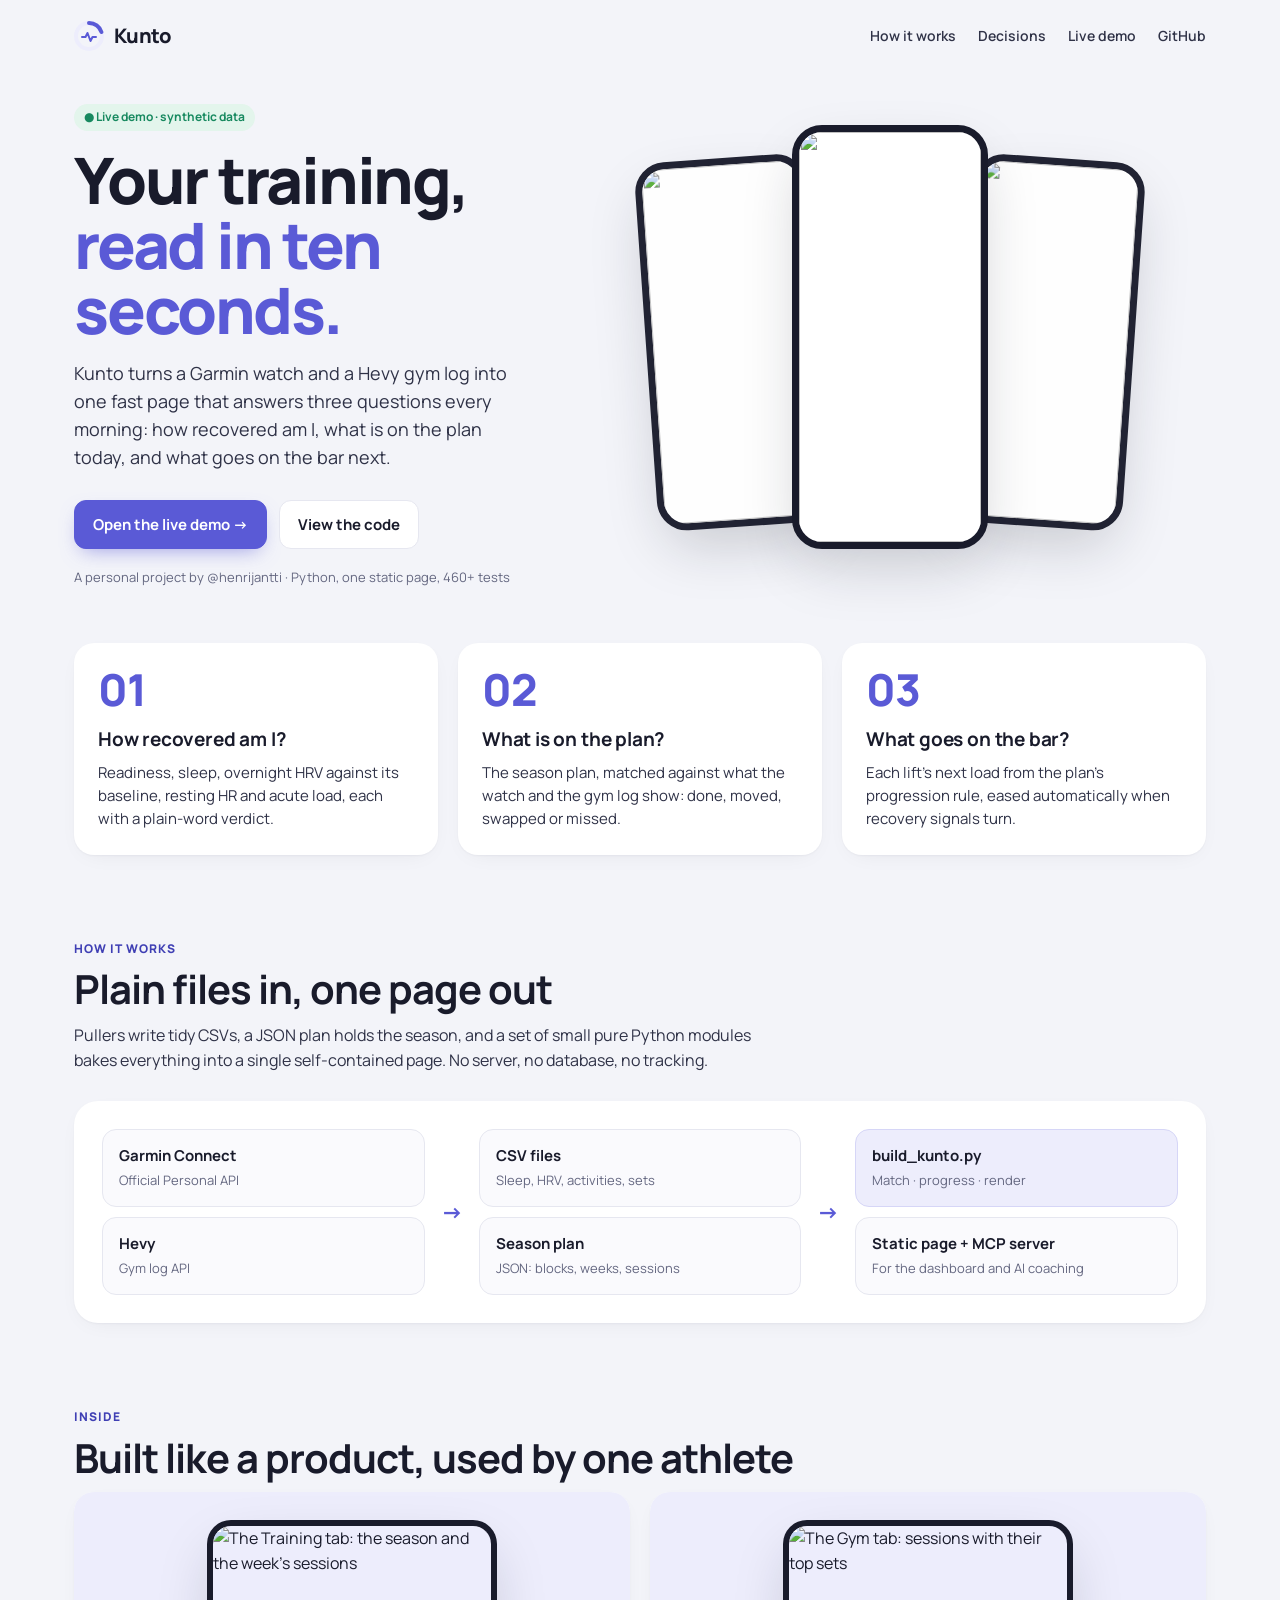
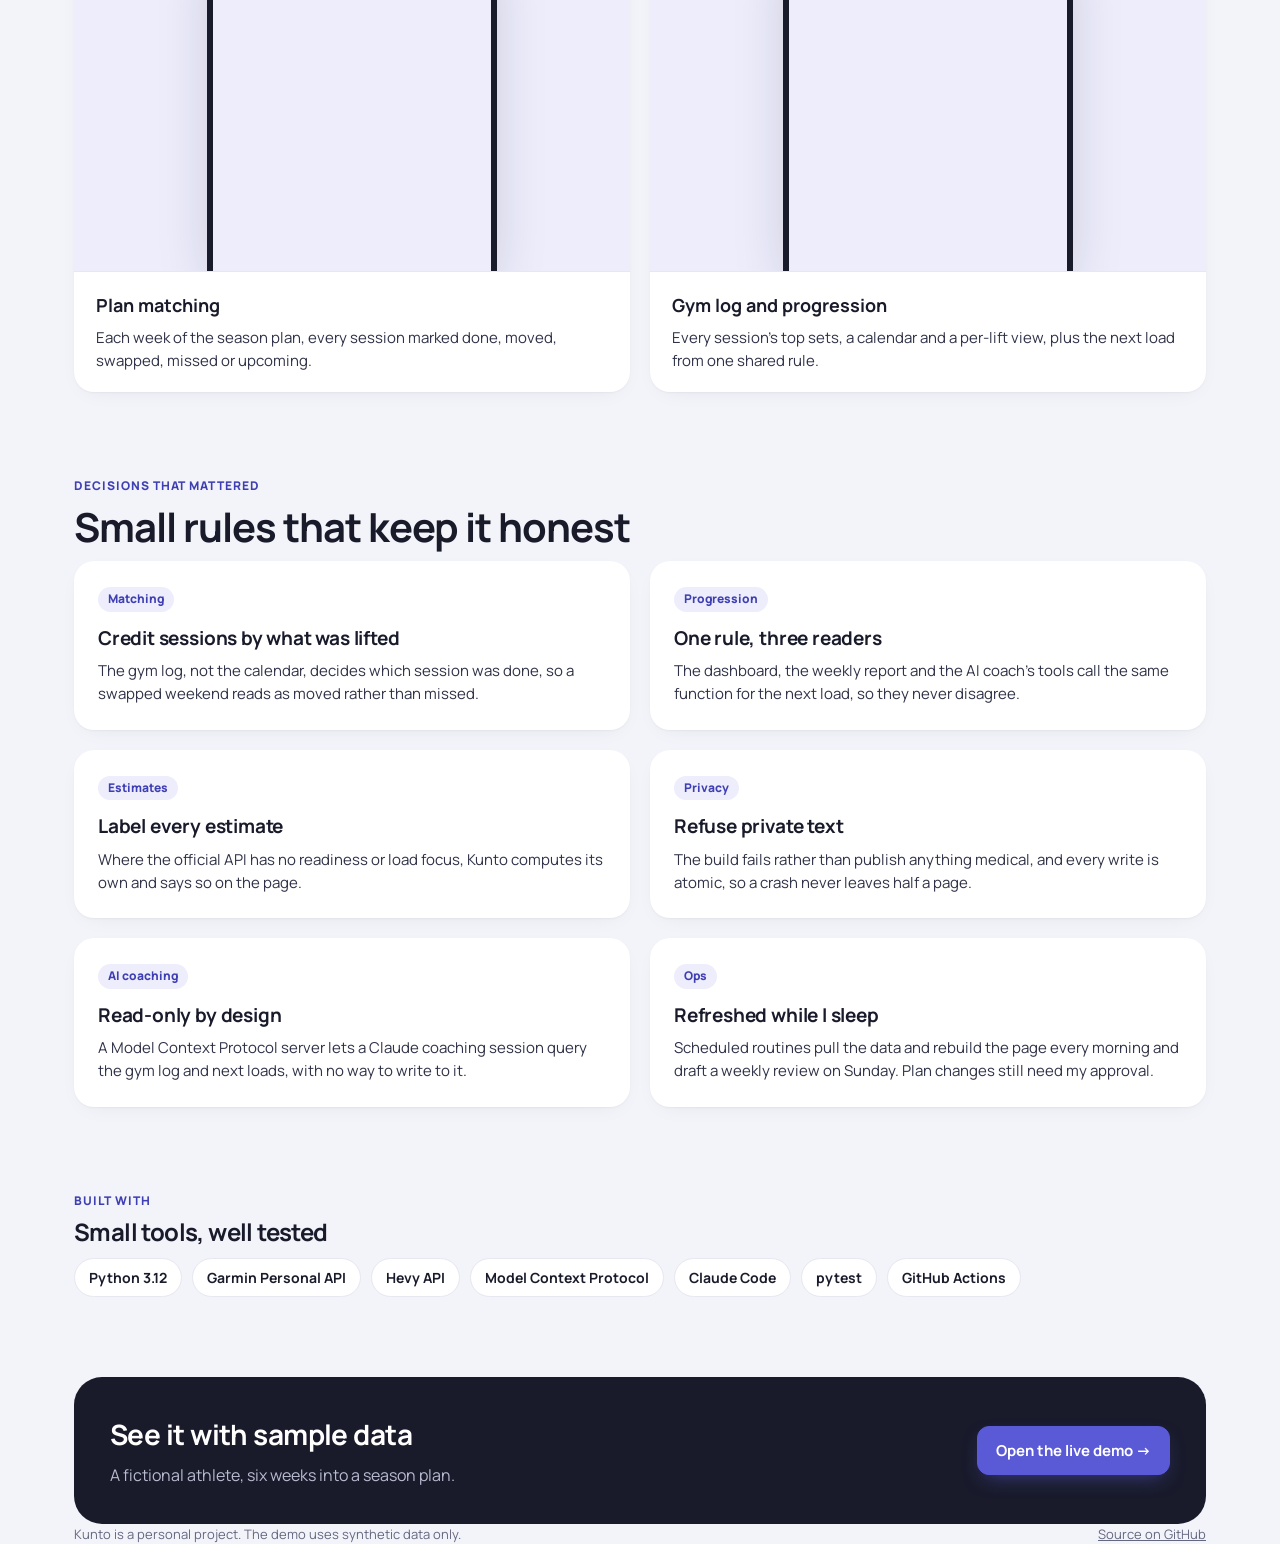
==== site/index.html @ 6433170f "Kunto: training dashboard showcase with synthetic sample data A personal training dashboard built fr" ====
<!doctype html>
<html lang="en">
<head>
<meta charset="utf-8">
<meta name="viewport" content="width=device-width, initial-scale=1, viewport-fit=cover">
<title>Kunto: your training, read in ten seconds</title>
<meta name="description" content="Kunto turns a Garmin watch and a Hevy gym log into one fast page: recovery, the training plan and the next load on the bar. A personal project, with a live demo on synthetic data.">
<meta property="og:type" content="website">
<meta property="og:title" content="Kunto: your training, read in ten seconds">
<meta property="og:description" content="A training dashboard built from Garmin and Hevy data, with a read-only MCP server for AI coaching. Live demo on synthetic data.">
<meta property="og:image" content="https://henrijantti.github.io/Fitness-Coach/og.png">
<meta property="og:url" content="https://henrijantti.github.io/Fitness-Coach/">
<meta name="twitter:card" content="summary_large_image">
<link rel="icon" href="favicon.svg" type="image/svg+xml">
<link rel="preconnect" href="https://fonts.googleapis.com">
<link rel="preconnect" href="https://fonts.gstatic.com" crossorigin>
<link href="https://fonts.googleapis.com/css2?family=Manrope:wght@400..800&display=swap" rel="stylesheet">
<style>
:root {
  color-scheme: light;
  --app: #f3f4f9; --surface: #ffffff; --surface-2: #fafafd; --ink: #191b2b; --ink-soft: #2f3247; --muted: #646780;
  --line: #e6e7f0; --line-2: #d6d6f7; --primary: #5a5ad6; --primary-ink: #3f3fb4; --primary-soft: #ededfc;
  --success: #17895f; --success-soft: #e3f5ec; --end: #191b2b; --end-ink: #ffffff; --end-muted: #b9bbd0; --end-line: #2f3247;
  --shadow: 0 1px 2px rgba(25,27,43,.04), 0 6px 24px -12px rgba(25,27,43,.10);
  --frame: 0 24px 60px -12px rgba(25,27,43,.22);
}
@media (prefers-color-scheme: dark) {
  :root {
    color-scheme: dark;
    --app: #0e0f1a; --surface: #171828; --surface-2: #1d1e31; --ink: #f1f1f8; --ink-soft: #c9cadb; --muted: #9496ad;
    --line: #2a2b40; --line-2: #34356a; --primary: #8080f0; --primary-ink: #b4b4ff; --primary-soft: #23244a;
    --success: #4cc495; --success-soft: #133326; --end: #1d1e31; --end-line: #34355a;
    --shadow: 0 1px 2px rgba(0,0,0,.3), 0 6px 24px -12px rgba(0,0,0,.5);
    --frame: 0 24px 60px -12px rgba(0,0,0,.6);
  }
}
* { box-sizing: border-box; }
html { -webkit-text-size-adjust: 100%; scroll-behavior: smooth; }
body { margin: 0; background: var(--app); color: var(--ink); font: 16px/1.55 Manrope, system-ui, -apple-system, "Segoe UI", sans-serif; }
a { color: inherit; }
img { display: block; max-width: 100%; }
.wrap { max-width: 1180px; margin: 0 auto; padding: 0 24px; }
.skip { position: absolute; left: -999px; } .skip:focus { left: 16px; top: 16px; background: var(--surface); padding: 8px 12px; border-radius: 8px; z-index: 9; }
a:focus-visible, .btn:focus-visible { outline: 3px solid var(--primary); outline-offset: 3px; border-radius: 12px; }

.nav { display: flex; align-items: center; gap: 24px; padding-top: 20px; padding-bottom: 20px; }
.brand { display: flex; gap: 10px; align-items: center; font-weight: 800; font-size: 20px; letter-spacing: -.01em; text-decoration: none; }
.nav .links { margin-left: auto; display: flex; gap: 22px; font-weight: 600; font-size: 14px; color: var(--ink-soft); }
.nav .links a { text-decoration: none; } .nav .links a:hover { color: var(--primary-ink); }

.btn { display: inline-flex; align-items: center; gap: 8px; border-radius: 12px; padding: 12px 18px; font-weight: 700; font-size: 15px; text-decoration: none; border: 1px solid var(--line); background: var(--surface); color: var(--ink); }
.btn:hover { border-color: var(--line-2); }
.btn.p { background: var(--primary); border-color: var(--primary); color: #fff; box-shadow: 0 8px 20px -8px rgba(90,90,214,.6); }
.btn.p:hover { filter: brightness(1.06); }
.eyebrow { font-size: 12px; font-weight: 800; letter-spacing: .08em; text-transform: uppercase; color: var(--primary-ink); }
.chip { display: inline-flex; align-items: center; gap: 6px; font-size: 12px; font-weight: 700; padding: 4px 10px; border-radius: 999px; background: var(--success-soft); color: var(--success); }

.hero { padding-top: 32px; display: grid; grid-template-columns: minmax(0, 5fr) minmax(0, 7fr); gap: 48px; align-items: center; }
h1 { font-size: clamp(38px, 5.4vw, 64px); line-height: 1.02; letter-spacing: -.035em; margin: 16px 0 18px; font-weight: 800; text-wrap: balance; }
h1 em { font-style: normal; color: var(--primary); }
.lede { font-size: 18px; color: var(--ink-soft); max-width: 30em; margin: 0 0 28px; }
.ctas { display: flex; gap: 12px; flex-wrap: wrap; }
.note { margin: 18px 0 0; font-size: 13px; color: var(--muted); }
.stage { position: relative; display: flex; justify-content: center; align-items: flex-end; padding: 8px 0 24px; }
.phone { width: 31%; max-width: 250px; border-radius: 30px; overflow: hidden; border: 7px solid #191b2b; box-shadow: var(--frame); aspect-ratio: 390 / 844; background: #fff; flex: none; }
.phone img { width: 100%; height: 100%; object-fit: cover; object-position: top; }
.phone.side { width: 27%; margin: 0 -4%; transform: translateY(-6%) rotate(-4deg); opacity: .96; } .phone.side.r { transform: translateY(-6%) rotate(4deg); } .phone.mid { position: relative; z-index: 1; }

.qs { margin-top: 56px; display: grid; grid-template-columns: repeat(3, 1fr); gap: 20px; }
.card { background: var(--surface); border-radius: 20px; padding: 24px; box-shadow: var(--shadow); }
.q .n { font-size: 44px; font-weight: 800; letter-spacing: -.03em; color: var(--primary); line-height: 1; }
.card h3 { margin: 14px 0 6px; font-size: 19px; letter-spacing: -.01em; }
.card p { margin: 0; color: var(--ink-soft); font-size: 15px; }

section.block { margin-top: 80px; }
section.block h2 { font-size: clamp(28px, 3.4vw, 40px); letter-spacing: -.025em; margin: 8px 0 12px; line-height: 1.1; text-wrap: balance; }
section.block > .intro { color: var(--ink-soft); max-width: 44em; margin: 0 0 28px; }

.flow { background: var(--surface); border-radius: 24px; padding: 28px; box-shadow: var(--shadow); display: grid; grid-template-columns: 1fr auto 1fr auto 1fr; gap: 16px; align-items: center; }
.stack { display: flex; flex-direction: column; gap: 10px; }
.node { border: 1px solid var(--line); border-radius: 14px; padding: 14px 16px; background: var(--surface-2); }
.node b { display: block; font-size: 15px; } .node small { color: var(--muted); font-size: 13px; }
.node.k { background: var(--primary-soft); border-color: var(--line-2); }
.arrow { color: var(--primary); font-weight: 800; font-size: 22px; text-align: center; }

.feat { display: grid; grid-template-columns: repeat(2, 1fr); gap: 20px; }
.shot { background: var(--surface); border-radius: 20px; overflow: hidden; box-shadow: var(--shadow); }
.shot .pic { background: var(--primary-soft); height: 380px; overflow: hidden; display: flex; justify-content: center; padding-top: 28px; border-bottom: 1px solid var(--line); }
.shot .pic img { width: 290px; height: auto; border-radius: 24px 24px 0 0; border: 6px solid #191b2b; border-bottom: 0; box-shadow: var(--frame); }
.shot > div:last-child { padding: 20px 22px; } .shot h3 { margin: 0 0 6px; font-size: 18px; } .shot p { margin: 0; color: var(--ink-soft); font-size: 15px; }

.dec { display: grid; grid-template-columns: repeat(2, 1fr); gap: 20px; }
.dec .card h3 { margin-top: 0; }
.dec .k { display: inline-block; font-size: 12px; font-weight: 800; color: var(--primary-ink); background: var(--primary-soft); border-radius: 999px; padding: 3px 10px; margin-bottom: 12px; }

.built { display: flex; flex-wrap: wrap; gap: 10px; }
.built span { background: var(--surface); border: 1px solid var(--line); border-radius: 999px; padding: 8px 14px; font-weight: 700; font-size: 14px; }

.end { margin-top: 80px; padding: 36px; border-radius: 28px; background: var(--end); color: var(--end-ink); display: flex; gap: 24px; align-items: center; justify-content: space-between; flex-wrap: wrap; }
.end h2 { margin: 0; font-size: 28px; letter-spacing: -.02em; } .end p { margin: 6px 0 0; color: var(--end-muted); }
footer { padding-top: 28px; padding-bottom: 40px; color: var(--muted); font-size: 13px; display: flex; gap: 16px; flex-wrap: wrap; justify-content: space-between; }
footer a { color: var(--muted); }

@media (max-width: 900px) {
  .hero { grid-template-columns: 1fr; gap: 28px; padding-top: 20px; }
  .qs, .feat, .dec { grid-template-columns: 1fr; }
  .flow { grid-template-columns: 1fr; padding: 20px; }
  .arrow { transform: rotate(90deg); }
  section.block, .end { margin-top: 56px; }
  .end { padding: 28px; }
}
@media (max-width: 760px) { .nav .links { display: none; } .wrap { padding: 0 16px; } }
@media (prefers-reduced-motion: reduce) { html { scroll-behavior: auto; } }
</style>
</head>
<body>
<a class="skip" href="#main">Skip to content</a>
<nav class="nav wrap" aria-label="Main">
  <a class="brand" href="./"><img src="favicon.svg" width="30" height="30" alt="">Kunto</a>
  <div class="links"><a href="#how">How it works</a><a href="#decisions">Decisions</a><a href="demo/">Live demo</a><a href="https://github.com/henrijantti/Fitness-Coach">GitHub</a></div>
</nav>

<main id="main">
<header class="hero wrap">
  <div>
    <span class="chip">● Live demo · synthetic data</span>
    <h1>Your training, <em>read in ten seconds.</em></h1>
    <p class="lede">Kunto turns a Garmin watch and a Hevy gym log into one fast page that answers three questions every morning: how recovered am I, what is on the plan today, and what goes on the bar next.</p>
    <div class="ctas"><a class="btn p" href="demo/">Open the live demo →</a><a class="btn" href="https://github.com/henrijantti/Fitness-Coach">View the code</a></div>
    <p class="note">A personal project by @henrijantti · Python, one static page, 460+ tests</p>
  </div>
  <div class="stage" aria-hidden="true">
    <div class="phone side"><img src="img/phone-training.png" alt="" width="390" height="844"></div>
    <div class="phone mid"><img src="img/phone-overview.png" alt="" width="390" height="844"></div>
    <div class="phone side r"><img src="img/phone-gym.png" alt="" width="390" height="844"></div>
  </div>
</header>

<div class="qs wrap">
  <div class="card q"><div class="n">01</div><h3>How recovered am I?</h3><p>Readiness, sleep, overnight HRV against its baseline, resting HR and acute load, each with a plain-word verdict.</p></div>
  <div class="card q"><div class="n">02</div><h3>What is on the plan?</h3><p>The season plan, matched against what the watch and the gym log show: done, moved, swapped or missed.</p></div>
  <div class="card q"><div class="n">03</div><h3>What goes on the bar?</h3><p>Each lift's next load from the plan's progression rule, eased automatically when recovery signals turn.</p></div>
</div>

<section class="block wrap" id="how">
  <span class="eyebrow">How it works</span>
  <h2>Plain files in, one page out</h2>
  <p class="intro">Pullers write tidy CSVs, a JSON plan holds the season, and a set of small pure Python modules bakes everything into a single self-contained page. No server, no database, no tracking.</p>
  <div class="flow">
    <div class="stack"><div class="node"><b>Garmin Connect</b><small>Official Personal API</small></div><div class="node"><b>Hevy</b><small>Gym log API</small></div></div>
    <div class="arrow" aria-hidden="true">→</div>
    <div class="stack"><div class="node"><b>CSV files</b><small>Sleep, HRV, activities, sets</small></div><div class="node"><b>Season plan</b><small>JSON: blocks, weeks, sessions</small></div></div>
    <div class="arrow" aria-hidden="true">→</div>
    <div class="stack"><div class="node k"><b>build_kunto.py</b><small>Match · progress · render</small></div><div class="node"><b>Static page + MCP server</b><small>For the dashboard and AI coaching</small></div></div>
  </div>
</section>

<section class="block wrap" id="inside">
  <span class="eyebrow">Inside</span>
  <h2>Built like a product, used by one athlete</h2>
  <div class="feat">
    <div class="shot"><div class="pic"><img src="img/phone-training.png" alt="The Training tab: the season and the week's sessions" loading="lazy"></div><div><h3>Plan matching</h3><p>Each week of the season plan, every session marked done, moved, swapped, missed or upcoming.</p></div></div>
    <div class="shot"><div class="pic"><img src="img/phone-gym.png" alt="The Gym tab: sessions with their top sets" loading="lazy"></div><div><h3>Gym log and progression</h3><p>Every session's top sets, a calendar and a per-lift view, plus the next load from one shared rule.</p></div></div>
  </div>
</section>

<section class="block wrap" id="decisions">
  <span class="eyebrow">Decisions that mattered</span>
  <h2>Small rules that keep it honest</h2>
  <div class="dec">
    <div class="card"><span class="k">Matching</span><h3>Credit sessions by what was lifted</h3><p>The gym log, not the calendar, decides which session was done, so a swapped weekend reads as moved rather than missed.</p></div>
    <div class="card"><span class="k">Progression</span><h3>One rule, three readers</h3><p>The dashboard, the weekly report and the AI coach's tools call the same function for the next load, so they never disagree.</p></div>
    <div class="card"><span class="k">Estimates</span><h3>Label every estimate</h3><p>Where the official API has no readiness or load focus, Kunto computes its own and says so on the page.</p></div>
    <div class="card"><span class="k">Privacy</span><h3>Refuse private text</h3><p>The build fails rather than publish anything medical, and every write is atomic, so a crash never leaves half a page.</p></div>
    <div class="card"><span class="k">AI coaching</span><h3>Read-only by design</h3><p>A Model Context Protocol server lets a Claude coaching session query the gym log and next loads, with no way to write to it.</p></div>
    <div class="card"><span class="k">Ops</span><h3>Refreshed while I sleep</h3><p>Scheduled routines pull the data and rebuild the page every morning and draft a weekly review on Sunday. Plan changes still need my approval.</p></div>
  </div>
</section>

<section class="block wrap">
  <span class="eyebrow">Built with</span>
  <h2 style="font-size:24px">Small tools, well tested</h2>
  <div class="built"><span>Python 3.12</span><span>Garmin Personal API</span><span>Hevy API</span><span>Model Context Protocol</span><span>Claude Code</span><span>pytest</span><span>GitHub Actions</span></div>
</section>

<div class="wrap"><div class="end">
  <div><h2>See it with sample data</h2><p>A fictional athlete, six weeks into a season plan.</p></div>
  <a class="btn p" href="demo/">Open the live demo →</a>
</div></div>
</main>

<footer class="wrap"><span>Kunto is a personal project. The demo uses synthetic data only.</span><a href="https://github.com/henrijantti/Fitness-Coach">Source on GitHub</a></footer>
</body>
</html>
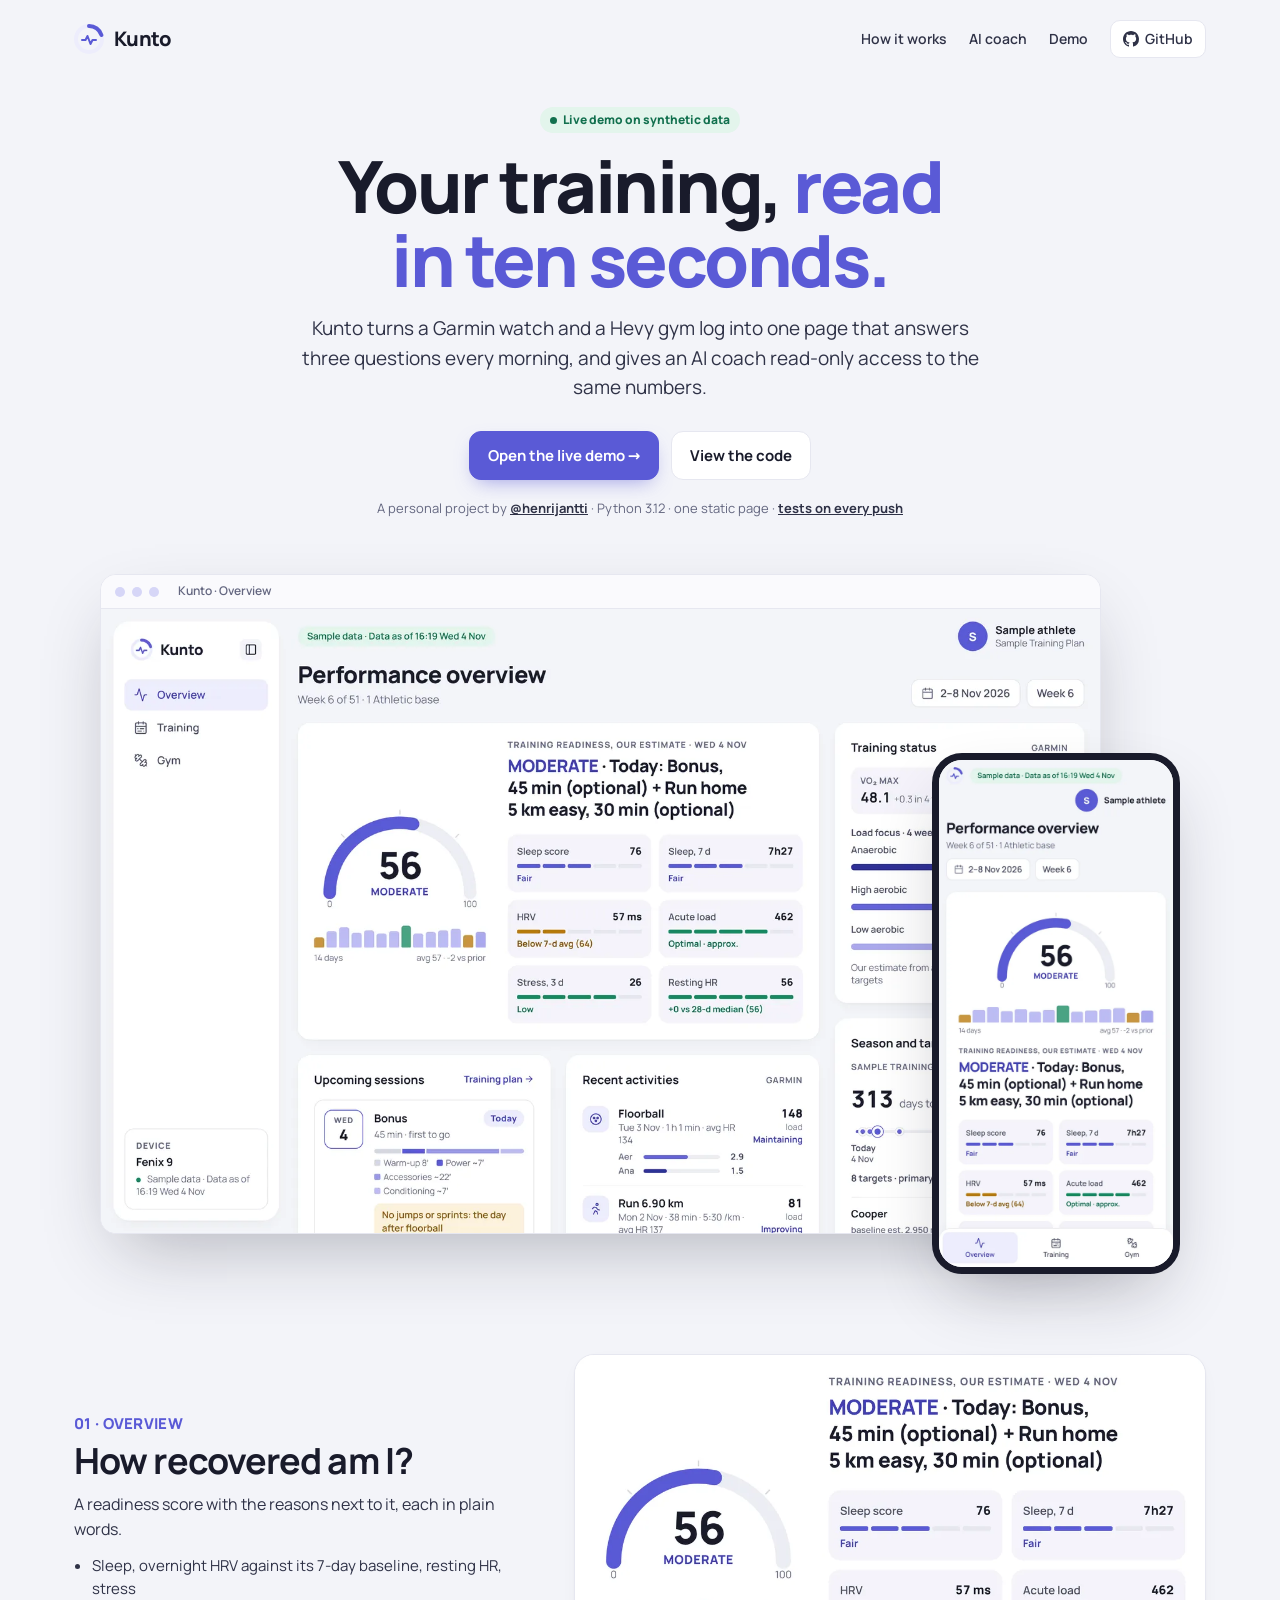
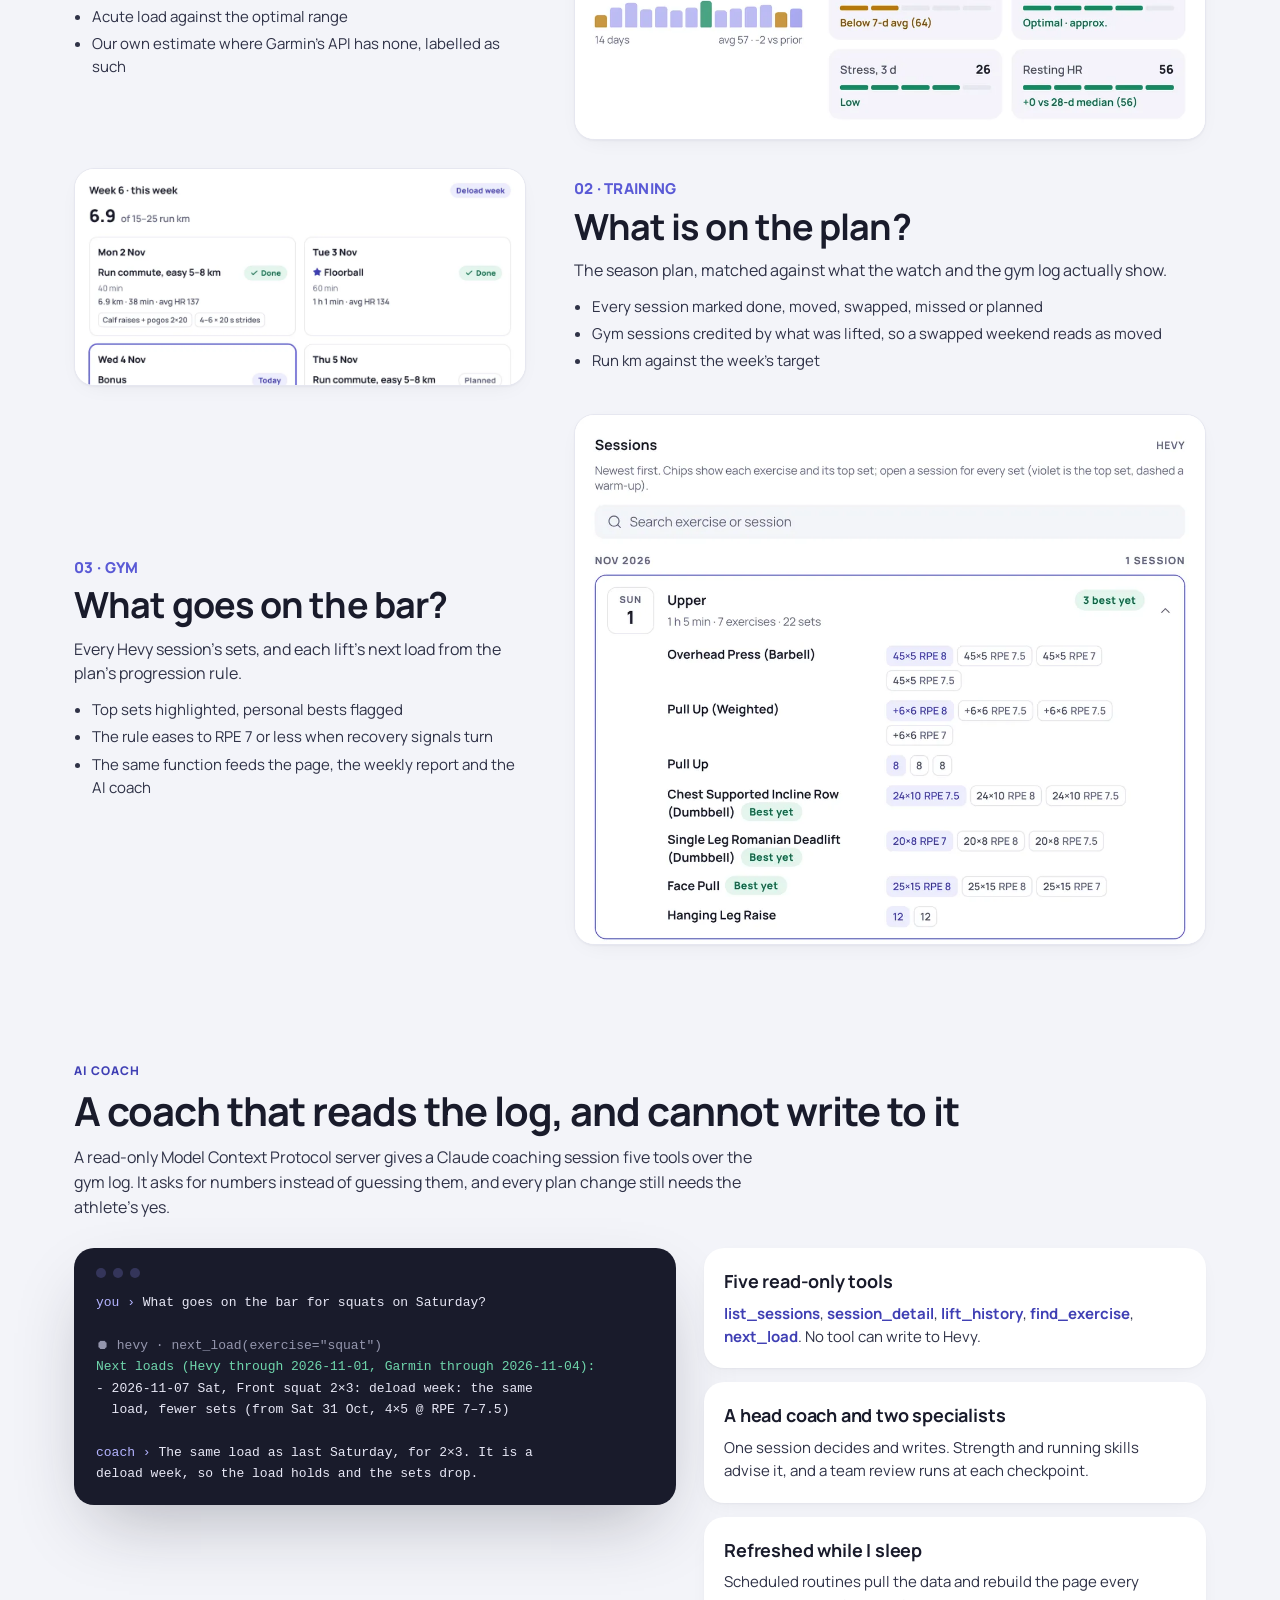
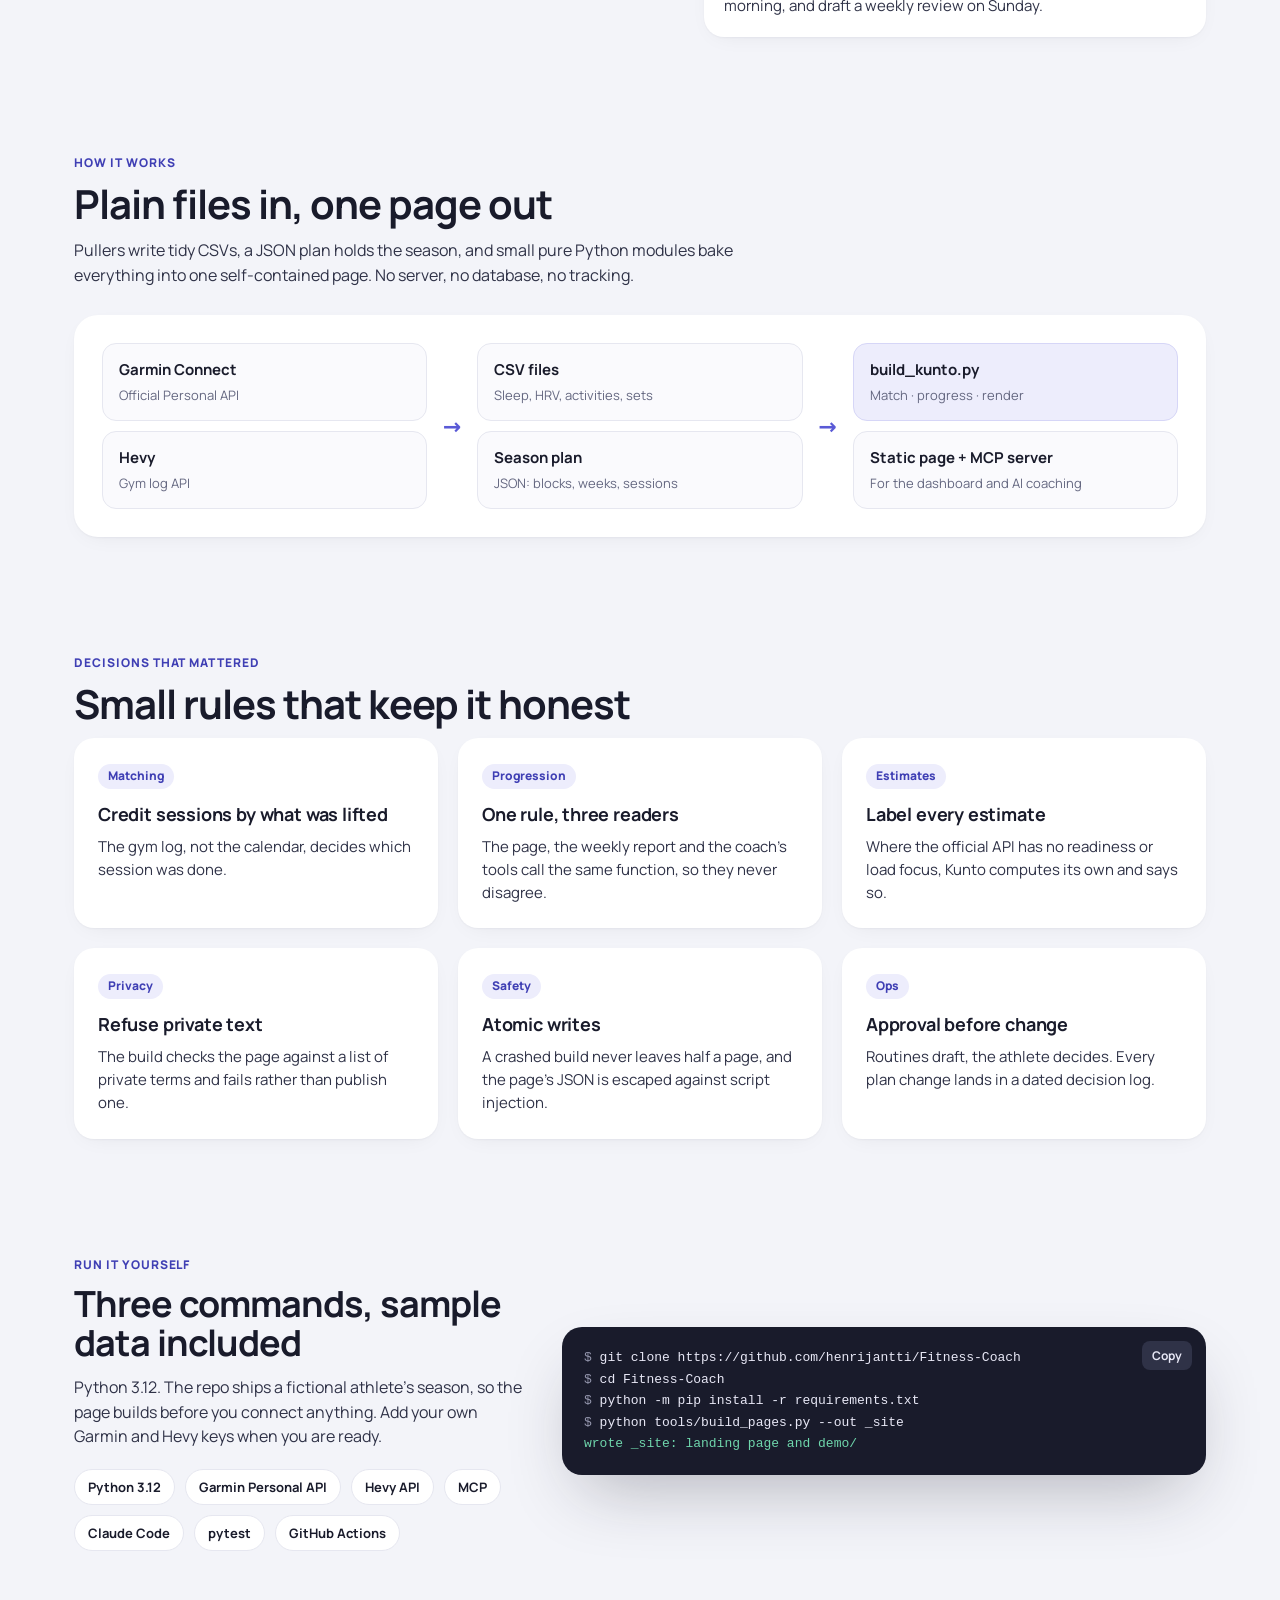
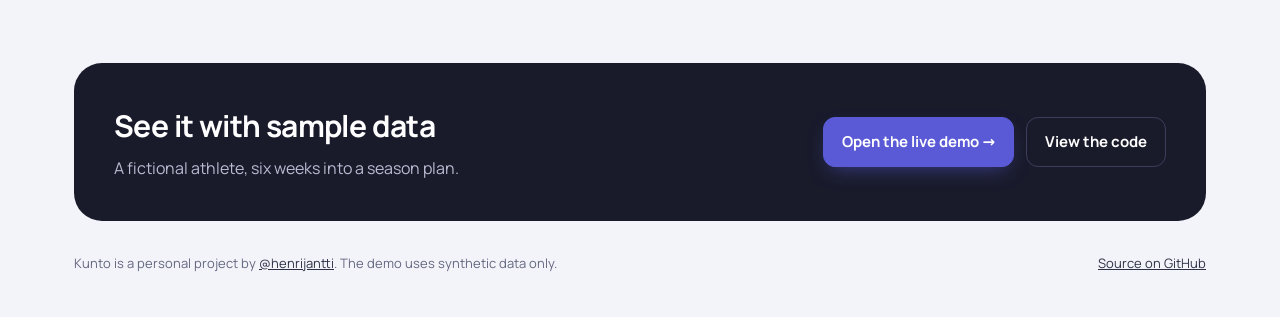
==== commit 5ccfb6c3: "Redesign the landing page and self-host its font A legible hero (desktop shot with a phone over it)," ====
--- a/site/index.html
+++ b/site/index.html
@@ -4,77 +4,110 @@
 <meta charset="utf-8">
 <meta name="viewport" content="width=device-width, initial-scale=1, viewport-fit=cover">
 <title>Kunto: your training, read in ten seconds</title>
-<meta name="description" content="Kunto turns a Garmin watch and a Hevy gym log into one fast page: recovery, the training plan and the next load on the bar. A personal project, with a live demo on synthetic data.">
+<meta name="description" content="Kunto turns a Garmin watch and a Hevy gym log into one fast page: recovery, the training plan and the next load on the bar, plus a read-only MCP server for AI coaching. Live demo on synthetic data.">
+<link rel="canonical" href="https://henrijantti.github.io/Fitness-Coach/">
+<meta name="theme-color" content="#f3f4f9" media="(prefers-color-scheme: light)">
+<meta name="theme-color" content="#0e0f1a" media="(prefers-color-scheme: dark)">
 <meta property="og:type" content="website">
+<meta property="og:site_name" content="Kunto">
 <meta property="og:title" content="Kunto: your training, read in ten seconds">
 <meta property="og:description" content="A training dashboard built from Garmin and Hevy data, with a read-only MCP server for AI coaching. Live demo on synthetic data.">
 <meta property="og:image" content="https://henrijantti.github.io/Fitness-Coach/og.png">
+<meta property="og:image:width" content="1200">
+<meta property="og:image:height" content="630">
+<meta property="og:image:alt" content="The Kunto dashboard on a phone: readiness 56, sleep, HRV and today's session">
 <meta property="og:url" content="https://henrijantti.github.io/Fitness-Coach/">
 <meta name="twitter:card" content="summary_large_image">
 <link rel="icon" href="favicon.svg" type="image/svg+xml">
-<link rel="preconnect" href="https://fonts.googleapis.com">
-<link rel="preconnect" href="https://fonts.gstatic.com" crossorigin>
-<link href="https://fonts.googleapis.com/css2?family=Manrope:wght@400..800&display=swap" rel="stylesheet">
+<link rel="apple-touch-icon" href="apple-touch-icon.png">
+<link rel="preload" href="fonts/manrope-latin.woff2" as="font" type="font/woff2" crossorigin>
+<link rel="stylesheet" href="fonts/manrope.css">
+<script type="application/ld+json">{"@context":"https://schema.org","@type":"SoftwareSourceCode","name":"Kunto","description":"A training dashboard built from Garmin and Hevy data, with a read-only MCP server for AI coaching.","codeRepository":"https://github.com/henrijantti/Fitness-Coach","programmingLanguage":"Python","author":{"@type":"Person","name":"henrijantti","url":"https://github.com/henrijantti"}}</script>
 <style>
 :root {
   color-scheme: light;
   --app: #f3f4f9; --surface: #ffffff; --surface-2: #fafafd; --ink: #191b2b; --ink-soft: #2f3247; --muted: #646780;
   --line: #e6e7f0; --line-2: #d6d6f7; --primary: #5a5ad6; --primary-ink: #3f3fb4; --primary-soft: #ededfc;
-  --success: #17895f; --success-soft: #e3f5ec; --end: #191b2b; --end-ink: #ffffff; --end-muted: #b9bbd0; --end-line: #2f3247;
+  --btn: #5a5ad6; --success: #12704e; --success-soft: #e3f5ec; --end: #191b2b; --end-ink: #ffffff; --end-muted: #b9bbd0;
+  --code: #191b2b; --code-ink: #e8e8f6; --code-dim: #9496ad; --code-accent: #b4b4ff; --code-ok: #6fd6ac;
   --shadow: 0 1px 2px rgba(25,27,43,.04), 0 6px 24px -12px rgba(25,27,43,.10);
-  --frame: 0 24px 60px -12px rgba(25,27,43,.22);
+  --frame: 0 30px 70px -20px rgba(25,27,43,.30);
 }
 @media (prefers-color-scheme: dark) {
   :root {
     color-scheme: dark;
     --app: #0e0f1a; --surface: #171828; --surface-2: #1d1e31; --ink: #f1f1f8; --ink-soft: #c9cadb; --muted: #9496ad;
     --line: #2a2b40; --line-2: #34356a; --primary: #8080f0; --primary-ink: #b4b4ff; --primary-soft: #23244a;
-    --success: #4cc495; --success-soft: #133326; --end: #1d1e31; --end-line: #34355a;
+    --btn: #5a5ad6; --success: #4cc495; --success-soft: #133326; --end: #1d1e31;
+    --code: #0a0b14; --code-ink: #e8e8f6;
     --shadow: 0 1px 2px rgba(0,0,0,.3), 0 6px 24px -12px rgba(0,0,0,.5);
-    --frame: 0 24px 60px -12px rgba(0,0,0,.6);
+    --frame: 0 30px 70px -20px rgba(0,0,0,.7);
   }
 }
 * { box-sizing: border-box; }
 html { -webkit-text-size-adjust: 100%; scroll-behavior: smooth; }
-body { margin: 0; background: var(--app); color: var(--ink); font: 16px/1.55 Manrope, system-ui, -apple-system, "Segoe UI", sans-serif; }
+body { margin: 0; background: var(--app); color: var(--ink); font: 16px/1.55 Manrope, system-ui, -apple-system, "Segoe UI", sans-serif; overflow-x: hidden; }
 a { color: inherit; }
-img { display: block; max-width: 100%; }
-.wrap { max-width: 1180px; margin: 0 auto; padding: 0 24px; }
+img { display: block; max-width: 100%; height: auto; }
+.wrap { max-width: 1180px; margin-inline: auto; padding-inline: 24px; }
 .skip { position: absolute; left: -999px; } .skip:focus { left: 16px; top: 16px; background: var(--surface); padding: 8px 12px; border-radius: 8px; z-index: 9; }
-a:focus-visible, .btn:focus-visible { outline: 3px solid var(--primary); outline-offset: 3px; border-radius: 12px; }
-
-.nav { display: flex; align-items: center; gap: 24px; padding-top: 20px; padding-bottom: 20px; }
+a:focus-visible, .btn:focus-visible, button:focus-visible { outline: 3px solid var(--primary); outline-offset: 3px; border-radius: 12px; }
+
+.nav { display: flex; align-items: center; gap: 24px; padding-block: 20px; }
 .brand { display: flex; gap: 10px; align-items: center; font-weight: 800; font-size: 20px; letter-spacing: -.01em; text-decoration: none; }
-.nav .links { margin-left: auto; display: flex; gap: 22px; font-weight: 600; font-size: 14px; color: var(--ink-soft); }
+.nav .links { margin-left: auto; display: flex; align-items: center; gap: 22px; font-weight: 600; font-size: 14px; color: var(--ink-soft); }
 .nav .links a { text-decoration: none; } .nav .links a:hover { color: var(--primary-ink); }
+.nav .gh { display: inline-flex; align-items: center; gap: 6px; border: 1px solid var(--line); border-radius: 10px; padding: 7px 12px; background: var(--surface); }
+.gh svg { width: 16px; height: 16px; fill: currentColor; }
 
 .btn { display: inline-flex; align-items: center; gap: 8px; border-radius: 12px; padding: 12px 18px; font-weight: 700; font-size: 15px; text-decoration: none; border: 1px solid var(--line); background: var(--surface); color: var(--ink); }
 .btn:hover { border-color: var(--line-2); }
-.btn.p { background: var(--primary); border-color: var(--primary); color: #fff; box-shadow: 0 8px 20px -8px rgba(90,90,214,.6); }
-.btn.p:hover { filter: brightness(1.06); }
+.btn.p { background: var(--btn); border-color: var(--btn); color: #fff; box-shadow: 0 8px 20px -8px rgba(90,90,214,.6); }
+.btn.p:hover { filter: brightness(1.08); }
 .eyebrow { font-size: 12px; font-weight: 800; letter-spacing: .08em; text-transform: uppercase; color: var(--primary-ink); }
-.chip { display: inline-flex; align-items: center; gap: 6px; font-size: 12px; font-weight: 700; padding: 4px 10px; border-radius: 999px; background: var(--success-soft); color: var(--success); }
-
-.hero { padding-top: 32px; display: grid; grid-template-columns: minmax(0, 5fr) minmax(0, 7fr); gap: 48px; align-items: center; }
-h1 { font-size: clamp(38px, 5.4vw, 64px); line-height: 1.02; letter-spacing: -.035em; margin: 16px 0 18px; font-weight: 800; text-wrap: balance; }
+.chip { display: inline-flex; align-items: center; gap: 6px; font-size: 12px; font-weight: 800; padding: 4px 10px; border-radius: 999px; background: var(--success-soft); color: var(--success); }
+.chip::before { content: ""; width: 7px; height: 7px; border-radius: 50%; background: currentColor; }
+
+/* Hero: one legible desktop shot with a phone over its corner */
+.hero { padding-top: 28px; text-align: center; }
+h1 { font-size: clamp(40px, 6vw, 72px); line-height: 1.02; letter-spacing: -.035em; margin: 16px auto 18px; font-weight: 800; text-wrap: balance; max-width: 14em; }
 h1 em { font-style: normal; color: var(--primary); }
-.lede { font-size: 18px; color: var(--ink-soft); max-width: 30em; margin: 0 0 28px; }
-.ctas { display: flex; gap: 12px; flex-wrap: wrap; }
+.lede { font-size: 19px; color: var(--ink-soft); max-width: 36em; margin: 0 auto 28px; }
+.ctas { display: flex; gap: 12px; flex-wrap: wrap; justify-content: center; }
 .note { margin: 18px 0 0; font-size: 13px; color: var(--muted); }
-.stage { position: relative; display: flex; justify-content: center; align-items: flex-end; padding: 8px 0 24px; }
-.phone { width: 31%; max-width: 250px; border-radius: 30px; overflow: hidden; border: 7px solid #191b2b; box-shadow: var(--frame); aspect-ratio: 390 / 844; background: #fff; flex: none; }
-.phone img { width: 100%; height: 100%; object-fit: cover; object-position: top; }
-.phone.side { width: 27%; margin: 0 -4%; transform: translateY(-6%) rotate(-4deg); opacity: .96; } .phone.side.r { transform: translateY(-6%) rotate(4deg); } .phone.mid { position: relative; z-index: 1; }
-
-.qs { margin-top: 56px; display: grid; grid-template-columns: repeat(3, 1fr); gap: 20px; }
+.note a { color: var(--ink-soft); font-weight: 700; }
+.stage { position: relative; margin: 56px auto 0; max-width: 1080px; padding-right: 7%; }
+.browser { border-radius: 16px; overflow: hidden; background: var(--surface); box-shadow: var(--frame); border: 1px solid var(--line); }
+.browser .bar { display: flex; align-items: center; gap: 7px; height: 34px; padding: 0 14px; border-bottom: 1px solid var(--line); background: var(--surface-2); }
+.browser .bar i { width: 10px; height: 10px; border-radius: 50%; background: var(--line-2); }
+.browser .bar span { margin-left: 12px; font-size: 12px; color: var(--muted); font-weight: 600; }
+.stage .phone { position: absolute; right: 0; bottom: -40px; width: 23%; border-radius: 30px; overflow: hidden; border: 7px solid #191b2b; box-shadow: var(--frame); background: #fff; }
+
+/* Three questions, each with the part of the page that answers it */
+.qa { margin-top: 120px; display: grid; gap: 28px; }
+.row { display: grid; grid-template-columns: minmax(0, 5fr) minmax(0, 7fr); gap: 48px; align-items: center; }
+.row:nth-child(even) .txt { order: 2; }
+.row .n { font-size: 15px; font-weight: 800; color: var(--primary); letter-spacing: .02em; }
+.row h2 { font-size: clamp(26px, 3vw, 36px); letter-spacing: -.025em; line-height: 1.1; margin: 6px 0 12px; }
+.row p { color: var(--ink-soft); margin: 0 0 12px; }
+.row ul { margin: 0; padding-left: 18px; color: var(--ink-soft); font-size: 15px; } .row li { margin: 4px 0; }
+.crop { border-radius: 20px; overflow: hidden; box-shadow: var(--shadow); border: 1px solid var(--line); background: var(--surface); }
+
+section.block { margin-top: 112px; }
+section.block > h2 { font-size: clamp(28px, 3.4vw, 40px); letter-spacing: -.025em; margin: 8px 0 12px; line-height: 1.1; text-wrap: balance; }
+section.block > .intro { color: var(--ink-soft); max-width: 44em; margin: 0 0 28px; }
 .card { background: var(--surface); border-radius: 20px; padding: 24px; box-shadow: var(--shadow); }
-.q .n { font-size: 44px; font-weight: 800; letter-spacing: -.03em; color: var(--primary); line-height: 1; }
-.card h3 { margin: 14px 0 6px; font-size: 19px; letter-spacing: -.01em; }
+.card h3 { margin: 0 0 6px; font-size: 18px; letter-spacing: -.01em; }
 .card p { margin: 0; color: var(--ink-soft); font-size: 15px; }
 
-section.block { margin-top: 80px; }
-section.block h2 { font-size: clamp(28px, 3.4vw, 40px); letter-spacing: -.025em; margin: 8px 0 12px; line-height: 1.1; text-wrap: balance; }
-section.block > .intro { color: var(--ink-soft); max-width: 44em; margin: 0 0 28px; }
+/* AI coach */
+.ai { display: grid; grid-template-columns: minmax(0, 6fr) minmax(0, 5fr); gap: 28px; align-items: start; }
+.term { background: var(--code); color: var(--code-ink); border-radius: 20px; padding: 20px 22px; font: 13px/1.65 ui-monospace, "SF Mono", Menlo, Consolas, monospace; overflow-x: auto; box-shadow: var(--frame); }
+.term .h { display: flex; gap: 7px; margin-bottom: 14px; } .term .h i { width: 10px; height: 10px; border-radius: 50%; background: #34355a; }
+.term .u { color: var(--code-accent); } .term .d { color: var(--code-dim); } .term .ok { color: var(--code-ok); }
+.term pre { margin: 0; white-space: pre-wrap; font: inherit; }
+.roles { display: grid; gap: 14px; }
+.roles .card { padding: 20px; } .roles b { color: var(--primary-ink); }
 
 .flow { background: var(--surface); border-radius: 24px; padding: 28px; box-shadow: var(--shadow); display: grid; grid-template-columns: 1fr auto 1fr auto 1fr; gap: 16px; align-items: center; }
 .stack { display: flex; flex-direction: column; gap: 10px; }
@@ -83,33 +116,40 @@
 .node.k { background: var(--primary-soft); border-color: var(--line-2); }
 .arrow { color: var(--primary); font-weight: 800; font-size: 22px; text-align: center; }
 
-.feat { display: grid; grid-template-columns: repeat(2, 1fr); gap: 20px; }
-.shot { background: var(--surface); border-radius: 20px; overflow: hidden; box-shadow: var(--shadow); }
-.shot .pic { background: var(--primary-soft); height: 380px; overflow: hidden; display: flex; justify-content: center; padding-top: 28px; border-bottom: 1px solid var(--line); }
-.shot .pic img { width: 290px; height: auto; border-radius: 24px 24px 0 0; border: 6px solid #191b2b; border-bottom: 0; box-shadow: var(--frame); }
-.shot > div:last-child { padding: 20px 22px; } .shot h3 { margin: 0 0 6px; font-size: 18px; } .shot p { margin: 0; color: var(--ink-soft); font-size: 15px; }
-
-.dec { display: grid; grid-template-columns: repeat(2, 1fr); gap: 20px; }
-.dec .card h3 { margin-top: 0; }
+.dec { display: grid; grid-template-columns: repeat(3, 1fr); gap: 20px; }
 .dec .k { display: inline-block; font-size: 12px; font-weight: 800; color: var(--primary-ink); background: var(--primary-soft); border-radius: 999px; padding: 3px 10px; margin-bottom: 12px; }
 
-.built { display: flex; flex-wrap: wrap; gap: 10px; }
-.built span { background: var(--surface); border: 1px solid var(--line); border-radius: 999px; padding: 8px 14px; font-weight: 700; font-size: 14px; }
-
-.end { margin-top: 80px; padding: 36px; border-radius: 28px; background: var(--end); color: var(--end-ink); display: flex; gap: 24px; align-items: center; justify-content: space-between; flex-wrap: wrap; }
-.end h2 { margin: 0; font-size: 28px; letter-spacing: -.02em; } .end p { margin: 6px 0 0; color: var(--end-muted); }
-footer { padding-top: 28px; padding-bottom: 40px; color: var(--muted); font-size: 13px; display: flex; gap: 16px; flex-wrap: wrap; justify-content: space-between; }
-footer a { color: var(--muted); }
+.run { display: grid; grid-template-columns: minmax(0, 5fr) minmax(0, 7fr); gap: 28px; align-items: center; }
+.run .term { position: relative; }
+.copy { position: absolute; top: 14px; right: 14px; font: 700 12px Manrope, system-ui, sans-serif; color: var(--code-ink); background: #2f3247; border: 0; border-radius: 8px; padding: 6px 10px; cursor: pointer; }
+.built { display: flex; flex-wrap: wrap; gap: 10px; margin-top: 20px; }
+.built span { background: var(--surface); border: 1px solid var(--line); border-radius: 999px; padding: 7px 13px; font-weight: 700; font-size: 13px; }
+
+.end { margin-top: 112px; padding: 40px; border-radius: 28px; background: var(--end); color: var(--end-ink); display: flex; gap: 24px; align-items: center; justify-content: space-between; flex-wrap: wrap; }
+.end h2 { margin: 0; font-size: 30px; letter-spacing: -.02em; } .end p { margin: 6px 0 0; color: var(--end-muted); }
+.end .btn:not(.p) { background: transparent; color: #fff; border-color: #3c3f5c; }
+footer.wrap { padding-block: 32px 44px; color: var(--muted); font-size: 13px; display: flex; gap: 16px; flex-wrap: wrap; justify-content: space-between; }
+footer a { color: var(--ink-soft); }
 
 @media (max-width: 900px) {
-  .hero { grid-template-columns: 1fr; gap: 28px; padding-top: 20px; }
-  .qs, .feat, .dec { grid-template-columns: 1fr; }
+  .row, .ai, .run { grid-template-columns: 1fr; gap: 20px; }
+  .row:nth-child(even) .txt { order: 0; }
+  .dec { grid-template-columns: 1fr; }
   .flow { grid-template-columns: 1fr; padding: 20px; }
   .arrow { transform: rotate(90deg); }
-  section.block, .end { margin-top: 56px; }
+  .qa { margin-top: 88px; gap: 56px; }
+  section.block, .end { margin-top: 80px; }
   .end { padding: 28px; }
 }
-@media (max-width: 760px) { .nav .links { display: none; } .wrap { padding: 0 16px; } }
+@media (max-width: 640px) {
+  .wrap { padding-inline: 16px; }
+  .nav .links .t { display: none; }
+  .hero { text-align: left; } h1, .lede { margin-inline: 0; } .ctas { justify-content: flex-start; }
+  .lede { font-size: 17px; }
+  .stage { padding-right: 0; margin-top: 36px; }
+  .stage .browser { display: none; }
+  .stage .phone { position: static; width: 72%; margin: 0 auto; }
+}
 @media (prefers-reduced-motion: reduce) { html { scroll-behavior: auto; } }
 </style>
 </head>
@@ -117,35 +157,80 @@
 <a class="skip" href="#main">Skip to content</a>
 <nav class="nav wrap" aria-label="Main">
   <a class="brand" href="./"><img src="favicon.svg" width="30" height="30" alt="">Kunto</a>
-  <div class="links"><a href="#how">How it works</a><a href="#decisions">Decisions</a><a href="demo/">Live demo</a><a href="https://github.com/henrijantti/Fitness-Coach">GitHub</a></div>
+  <div class="links"><a class="t" href="#how">How it works</a><a class="t" href="#ai">AI coach</a><a href="demo/">Demo</a><a class="gh" href="https://github.com/henrijantti/Fitness-Coach"><svg viewBox="0 0 16 16" aria-hidden="true"><path d="M8 0C3.58 0 0 3.58 0 8c0 3.54 2.29 6.53 5.47 7.59.4.07.55-.17.55-.38 0-.19-.01-.82-.01-1.49-2.01.37-2.53-.49-2.69-.94-.09-.23-.48-.94-.82-1.13-.28-.15-.68-.52-.01-.53.63-.01 1.08.58 1.23.82.72 1.21 1.87.87 2.33.66.07-.52.28-.87.51-1.07-1.78-.2-3.64-.89-3.64-3.95 0-.87.31-1.59.82-2.15-.08-.2-.36-1.02.08-2.12 0 0 .67-.21 2.2.82.64-.18 1.32-.27 2-.27.68 0 1.36.09 2 .27 1.53-1.04 2.2-.82 2.2-.82.44 1.1.16 1.92.08 2.12.51.56.82 1.27.82 2.15 0 3.07-1.87 3.75-3.65 3.95.29.25.54.73.54 1.48 0 1.07-.01 1.93-.01 2.2 0 .21.15.46.55.38A8.013 8.013 0 0 0 16 8c0-4.42-3.58-8-8-8z"/></svg>GitHub</a></div>
 </nav>
 
 <main id="main">
 <header class="hero wrap">
-  <div>
-    <span class="chip">● Live demo · synthetic data</span>
-    <h1>Your training, <em>read in ten seconds.</em></h1>
-    <p class="lede">Kunto turns a Garmin watch and a Hevy gym log into one fast page that answers three questions every morning: how recovered am I, what is on the plan today, and what goes on the bar next.</p>
-    <div class="ctas"><a class="btn p" href="demo/">Open the live demo →</a><a class="btn" href="https://github.com/henrijantti/Fitness-Coach">View the code</a></div>
-    <p class="note">A personal project by @henrijantti · Python, one static page, 460+ tests</p>
-  </div>
-  <div class="stage" aria-hidden="true">
-    <div class="phone side"><img src="img/phone-training.png" alt="" width="390" height="844"></div>
-    <div class="phone mid"><img src="img/phone-overview.png" alt="" width="390" height="844"></div>
-    <div class="phone side r"><img src="img/phone-gym.png" alt="" width="390" height="844"></div>
+  <span class="chip">Live demo on synthetic data</span>
+  <h1>Your training, <em>read in ten seconds.</em></h1>
+  <p class="lede">Kunto turns a Garmin watch and a Hevy gym log into one page that answers three questions every morning, and gives an AI coach read-only access to the same numbers.</p>
+  <div class="ctas"><a class="btn p" href="demo/">Open the live demo →</a><a class="btn" href="https://github.com/henrijantti/Fitness-Coach">View the code</a></div>
+  <p class="note">A personal project by <a href="https://github.com/henrijantti">@henrijantti</a> · Python 3.12 · one static page · <a href="https://github.com/henrijantti/Fitness-Coach/actions/workflows/tests.yml">tests on every push</a></p>
+  <div class="stage">
+    <div class="browser">
+      <div class="bar" aria-hidden="true"><i></i><i></i><i></i><span>Kunto · Overview</span></div>
+      <picture>
+        <source srcset="img/desk-overview-dark.webp" media="(prefers-color-scheme: dark)">
+        <img src="img/desk-overview-light.webp" width="1600" height="1000" fetchpriority="high" alt="The Kunto Overview tab on a laptop: readiness 56 out of 100, sleep, HRV, resting HR and acute load, upcoming sessions and recent activities">
+      </picture>
+    </div>
+    <div class="phone">
+      <picture>
+        <source srcset="img/phone-overview-dark.webp" media="(prefers-color-scheme: dark)">
+        <img src="img/phone-overview-light.webp" width="600" height="1298" alt="The same Overview tab on a phone">
+      </picture>
+    </div>
   </div>
 </header>
 
-<div class="qs wrap">
-  <div class="card q"><div class="n">01</div><h3>How recovered am I?</h3><p>Readiness, sleep, overnight HRV against its baseline, resting HR and acute load, each with a plain-word verdict.</p></div>
-  <div class="card q"><div class="n">02</div><h3>What is on the plan?</h3><p>The season plan, matched against what the watch and the gym log show: done, moved, swapped or missed.</p></div>
-  <div class="card q"><div class="n">03</div><h3>What goes on the bar?</h3><p>Each lift's next load from the plan's progression rule, eased automatically when recovery signals turn.</p></div>
+<div class="qa wrap">
+  <div class="row">
+    <div class="txt"><div class="n">01 · OVERVIEW</div><h2>How recovered am I?</h2><p>A readiness score with the reasons next to it, each in plain words.</p>
+      <ul><li>Sleep, overnight HRV against its 7-day baseline, resting HR, stress</li><li>Acute load against the optimal range</li><li>Our own estimate where Garmin's API has none, labelled as such</li></ul></div>
+    <div class="crop"><picture><source srcset="img/f-ready-dark.webp" media="(prefers-color-scheme: dark)"><img src="img/f-ready-light.webp" width="1100" height="669" loading="lazy" alt="Readiness card: 56, moderate, with sleep score 76, HRV below its 7-day average, acute load 462 optimal and resting HR 52"></picture></div>
+  </div>
+  <div class="row">
+    <div class="txt"><div class="n">02 · TRAINING</div><h2>What is on the plan?</h2><p>The season plan, matched against what the watch and the gym log actually show.</p>
+      <ul><li>Every session marked done, moved, swapped, missed or planned</li><li>Gym sessions credited by what was lifted, so a swapped weekend reads as moved</li><li>Run km against the week's target</li></ul></div>
+    <div class="crop"><picture><source srcset="img/f-week-dark.webp" media="(prefers-color-scheme: dark)"><img src="img/f-week-light.webp" width="1100" height="530" loading="lazy" alt="Week 6, a deload week: Monday's run commute and Tuesday's game both done, Wednesday's bonus session today, Thursday planned"></picture></div>
+  </div>
+  <div class="row">
+    <div class="txt"><div class="n">03 · GYM</div><h2>What goes on the bar?</h2><p>Every Hevy session's sets, and each lift's next load from the plan's progression rule.</p>
+      <ul><li>Top sets highlighted, personal bests flagged</li><li>The rule eases to RPE 7 or less when recovery signals turn</li><li>The same function feeds the page, the weekly report and the AI coach</li></ul></div>
+    <div class="crop"><picture><source srcset="img/f-gym-dark.webp" media="(prefers-color-scheme: dark)"><img src="img/f-gym-light.webp" width="1100" height="922" loading="lazy" alt="Gym log: Sunday's upper session with overhead press, weighted pull-ups and rows, three marked best yet"></picture></div>
+  </div>
 </div>
+
+<section class="block wrap" id="ai">
+  <span class="eyebrow">AI coach</span>
+  <h2>A coach that reads the log, and cannot write to it</h2>
+  <p class="intro">A read-only Model Context Protocol server gives a Claude coaching session five tools over the gym log. It asks for numbers instead of guessing them, and every plan change still needs the athlete's yes.</p>
+  <div class="ai">
+    <div class="term" role="img" aria-label="Example MCP call: next_load for squat returns Saturday's front squat at the same load as last time, with fewer sets, because it is a deload week">
+      <div class="h" aria-hidden="true"><i></i><i></i><i></i></div>
+<pre><span class="u">you ›</span> What goes on the bar for squats on Saturday?
+
+<span class="d">⏺ hevy · next_load(exercise="squat")</span>
+<span class="ok">Next loads (Hevy through 2026-11-01, Garmin through 2026-11-04):</span>
+- 2026-11-07 Sat, Front squat 2×3: deload week: the same
+  load, fewer sets (from Sat 31 Oct, 4×5 @ RPE 7–7.5)
+
+<span class="u">coach ›</span> The same load as last Saturday, for 2×3. It is a
+deload week, so the load holds and the sets drop.</pre>
+    </div>
+    <div class="roles">
+      <div class="card"><h3>Five read-only tools</h3><p><b>list_sessions</b>, <b>session_detail</b>, <b>lift_history</b>, <b>find_exercise</b>, <b>next_load</b>. No tool can write to Hevy.</p></div>
+      <div class="card"><h3>A head coach and two specialists</h3><p>One session decides and writes. Strength and running skills advise it, and a team review runs at each checkpoint.</p></div>
+      <div class="card"><h3>Refreshed while I sleep</h3><p>Scheduled routines pull the data and rebuild the page every morning, and draft a weekly review on Sunday.</p></div>
+    </div>
+  </div>
+</section>
 
 <section class="block wrap" id="how">
   <span class="eyebrow">How it works</span>
   <h2>Plain files in, one page out</h2>
-  <p class="intro">Pullers write tidy CSVs, a JSON plan holds the season, and a set of small pure Python modules bakes everything into a single self-contained page. No server, no database, no tracking.</p>
+  <p class="intro">Pullers write tidy CSVs, a JSON plan holds the season, and small pure Python modules bake everything into one self-contained page. No server, no database, no tracking.</p>
   <div class="flow">
     <div class="stack"><div class="node"><b>Garmin Connect</b><small>Official Personal API</small></div><div class="node"><b>Hevy</b><small>Gym log API</small></div></div>
     <div class="arrow" aria-hidden="true">→</div>
@@ -155,40 +240,39 @@
   </div>
 </section>
 
-<section class="block wrap" id="inside">
-  <span class="eyebrow">Inside</span>
-  <h2>Built like a product, used by one athlete</h2>
-  <div class="feat">
-    <div class="shot"><div class="pic"><img src="img/phone-training.png" alt="The Training tab: the season and the week's sessions" loading="lazy"></div><div><h3>Plan matching</h3><p>Each week of the season plan, every session marked done, moved, swapped, missed or upcoming.</p></div></div>
-    <div class="shot"><div class="pic"><img src="img/phone-gym.png" alt="The Gym tab: sessions with their top sets" loading="lazy"></div><div><h3>Gym log and progression</h3><p>Every session's top sets, a calendar and a per-lift view, plus the next load from one shared rule.</p></div></div>
-  </div>
-</section>
-
 <section class="block wrap" id="decisions">
   <span class="eyebrow">Decisions that mattered</span>
   <h2>Small rules that keep it honest</h2>
   <div class="dec">
-    <div class="card"><span class="k">Matching</span><h3>Credit sessions by what was lifted</h3><p>The gym log, not the calendar, decides which session was done, so a swapped weekend reads as moved rather than missed.</p></div>
-    <div class="card"><span class="k">Progression</span><h3>One rule, three readers</h3><p>The dashboard, the weekly report and the AI coach's tools call the same function for the next load, so they never disagree.</p></div>
-    <div class="card"><span class="k">Estimates</span><h3>Label every estimate</h3><p>Where the official API has no readiness or load focus, Kunto computes its own and says so on the page.</p></div>
-    <div class="card"><span class="k">Privacy</span><h3>Refuse private text</h3><p>The build fails rather than publish anything medical, and every write is atomic, so a crash never leaves half a page.</p></div>
-    <div class="card"><span class="k">AI coaching</span><h3>Read-only by design</h3><p>A Model Context Protocol server lets a Claude coaching session query the gym log and next loads, with no way to write to it.</p></div>
-    <div class="card"><span class="k">Ops</span><h3>Refreshed while I sleep</h3><p>Scheduled routines pull the data and rebuild the page every morning and draft a weekly review on Sunday. Plan changes still need my approval.</p></div>
-  </div>
-</section>
-
-<section class="block wrap">
-  <span class="eyebrow">Built with</span>
-  <h2 style="font-size:24px">Small tools, well tested</h2>
-  <div class="built"><span>Python 3.12</span><span>Garmin Personal API</span><span>Hevy API</span><span>Model Context Protocol</span><span>Claude Code</span><span>pytest</span><span>GitHub Actions</span></div>
+    <div class="card"><span class="k">Matching</span><h3>Credit sessions by what was lifted</h3><p>The gym log, not the calendar, decides which session was done.</p></div>
+    <div class="card"><span class="k">Progression</span><h3>One rule, three readers</h3><p>The page, the weekly report and the coach's tools call the same function, so they never disagree.</p></div>
+    <div class="card"><span class="k">Estimates</span><h3>Label every estimate</h3><p>Where the official API has no readiness or load focus, Kunto computes its own and says so.</p></div>
+    <div class="card"><span class="k">Privacy</span><h3>Refuse private text</h3><p>The build checks the page against a list of private terms and fails rather than publish one.</p></div>
+    <div class="card"><span class="k">Safety</span><h3>Atomic writes</h3><p>A crashed build never leaves half a page, and the page's JSON is escaped against script injection.</p></div>
+    <div class="card"><span class="k">Ops</span><h3>Approval before change</h3><p>Routines draft, the athlete decides. Every plan change lands in a dated decision log.</p></div>
+  </div>
+</section>
+
+<section class="block wrap" id="run">
+  <div class="run">
+    <div><span class="eyebrow">Run it yourself</span><h2 style="font-size:clamp(26px,3vw,36px);letter-spacing:-.025em;line-height:1.1;margin:8px 0 12px">Three commands, sample data included</h2>
+      <p style="color:var(--ink-soft);margin:0">Python 3.12. The repo ships a fictional athlete's season, so the page builds before you connect anything. Add your own Garmin and Hevy keys when you are ready.</p>
+      <div class="built"><span>Python 3.12</span><span>Garmin Personal API</span><span>Hevy API</span><span>MCP</span><span>Claude Code</span><span>pytest</span><span>GitHub Actions</span></div></div>
+    <div class="term"><button class="copy" type="button" onclick="navigator.clipboard&&navigator.clipboard.writeText(this.nextElementSibling.innerText.split('\n').filter(l=>l.startsWith('$ ')).map(l=>l.slice(2)).join('\n'));this.textContent='Copied'">Copy</button>
+<pre><span class="d">$ </span>git clone https://github.com/henrijantti/Fitness-Coach
+<span class="d">$ </span>cd Fitness-Coach
+<span class="d">$ </span>python -m pip install -r requirements.txt
+<span class="d">$ </span>python tools/build_pages.py --out _site
+<span class="ok">wrote _site: landing page and demo/</span></pre></div>
+  </div>
 </section>
 
 <div class="wrap"><div class="end">
   <div><h2>See it with sample data</h2><p>A fictional athlete, six weeks into a season plan.</p></div>
-  <a class="btn p" href="demo/">Open the live demo →</a>
+  <div class="ctas"><a class="btn p" href="demo/">Open the live demo →</a><a class="btn" href="https://github.com/henrijantti/Fitness-Coach">View the code</a></div>
 </div></div>
 </main>
 
-<footer class="wrap"><span>Kunto is a personal project. The demo uses synthetic data only.</span><a href="https://github.com/henrijantti/Fitness-Coach">Source on GitHub</a></footer>
+<footer class="wrap"><span>Kunto is a personal project by <a href="https://github.com/henrijantti">@henrijantti</a>. The demo uses synthetic data only.</span><a href="https://github.com/henrijantti/Fitness-Coach">Source on GitHub</a></footer>
 </body>
 </html>
--- a/site/fonts/manrope.css
+++ b/site/fonts/manrope.css
@@ -0,0 +1,5 @@
+/* Manrope (SIL Open Font License 1.1, see OFL.txt), self-hosted so the site makes no third-party requests */
+@font-face { font-family: 'Manrope'; font-style: normal; font-weight: 200 800; font-display: swap;
+  src: url(manrope-latin-ext.woff2) format('woff2'); unicode-range: U+0100-02BA, U+02BD-02C5, U+02C7-02CC, U+02CE-02D7, U+02DD-02FF, U+0304, U+0308, U+0329, U+1D00-1DBF, U+1E00-1E9F, U+1EF2-1EFF, U+2020, U+20A0-20AB, U+20AD-20C4, U+2113, U+2C60-2C7F, U+A720-A7FF; }
+@font-face { font-family: 'Manrope'; font-style: normal; font-weight: 200 800; font-display: swap;
+  src: url(manrope-latin.woff2) format('woff2'); unicode-range: U+0000-00FF, U+0131, U+0152-0153, U+02BB-02BC, U+02C6, U+02DA, U+02DC, U+0304, U+0308, U+0329, U+2000-206F, U+20AC, U+2122, U+2191, U+2193, U+2212, U+2215, U+FEFF, U+FFFD; }
